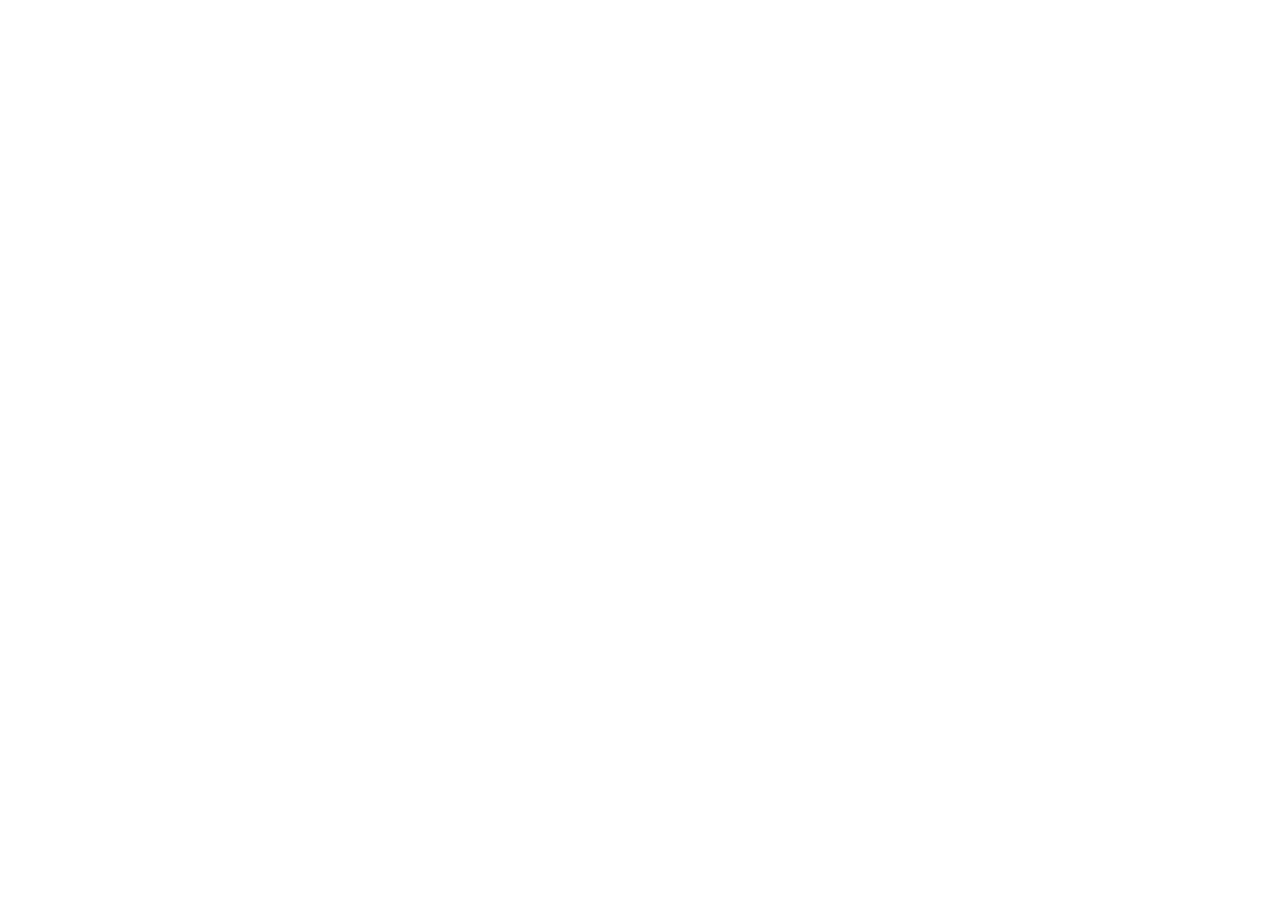
==== doc/index.html @ a854aadc "nn" ====
<!doctype html>
<html lang="en">
<head>
  <meta charset="utf-8" />
  <meta name="viewport" content="width=device-width,initial-scale=1" />
  <title>Sneha Abraham — QA Automation Engineer /title>
  <link rel="stylesheet" href="styles.css" />
</head>
<body>
  <header class="site-header">
    <div class="container">
      <h1 id="owner-name">Sneha — QA Automation Engineer</h1>
      <p class="tagline">Selenium (Java) • Cucumber BDD • Playwright • Test Automation Architect</p>
      <div class="actions">
        <a id="resume-link" class="btn" href="#">Resume</a>
        <a id="contact-link" class="btn btn-outline" href="#">Contact</a>
      </div>
      <div class="skills">
        <span class="skill">Selenium (Java)</span>
        <span class="skill">Cucumber BDD</span>
        <span class="skill">Playwright</span>
        <span class="skill">TestNG / JUnit</span>
        <span class="skill">CI: GitHub Actions</span>
      </div>
    </div>
  </header>

  <main class="container">
    <section id="about">
      <h2>About me</h2>
      <p id="about-text">
        Experienced QA Automation Engineer with expertise building robust test frameworks using Selenium and Java, designing BDD suites with Cucumber, and implementing modern E2E tests using Playwright. I focus on reliability, maintainability and CI integration.
      </p>
    </section>

    <section id="projects">
      <h2>Selected QA Projects</h2>
      <div id="project-grid" class="grid"></div>
    </section>

    <section id="how-i-work">
      <h2>How I work</h2>
      <ul>
        <li>Design layered frameworks (Page Object / Screen Object)</li>
        <li>BDD + living documentation with Cucumber</li>
        <li>CI pipelines, parallel runs, and reporting (Allure / HTML reports)</li>
        <li>Cross-browser testing and Playwright for modern web apps</li>
      </ul>
    </section>

    <footer>
      <p>Find my code on <a id="github-link" href="#">GitHub</a> • Connect on <a id="linkedin-link" href="#">LinkedIn</a></p>
    </footer>
  </main>

  <script>
    // Load projects.json and render cards
    async function loadProjects() {
      try {
        const res = await fetch('projects.json');
        const projects = await res.json();
        const grid = document.getElementById('project-grid');

        projects.forEach(p => {
          const card = document.createElement('article');
          card.className = 'card';
          card.innerHTML = `
            <h3 class="proj-title"><a href="${p.repo_url}" target="_blank" rel="noopener">${p.title}</a></h3>
            <p class="proj-desc">${p.description}</p>
            <p class="proj-tech">${p.tech.join(' • ')}</p>
            <div class="proj-links">
              ${p.demo_url ? `<a href="${p.demo_url}" target="_blank" class="btn">Demo</a>` : ''}
              <a href="${p.repo_url}" target="_blank" class="btn btn-outline">Code</a>
            </div>
          `;
          grid.appendChild(card);
        });
      } catch (err) {
        console.error('Failed to load projects.json', err);
        document.getElementById('project-grid').innerHTML = '<p class="muted">Unable to load projects.</p>';
      }
    }

    // Placeholder: replace these when customizing
    document.getElementById('owner-name').textContent = 'Sneha — QA Automation Engineer';
    document.getElementById('github-link').href = 'https://github.com/Sneha5839';
    document.getElementById('linkedin-link').href = '#';
    document.getElementById('resume-link').href = '#';
    document.getElementById('contact-link').href = 'mailto:you@example.com';

    loadProjects();
  </script>
</body>
</html>
---- doc/styles.css ----
:root{
  --bg:#0f1724;
  --card:#0b1220;
  --muted:#9aa4b2;
  --accent:#3b82f6;
  --text:#e6eef6;
}

*{box-sizing:border-box}
body{
  margin:0;
  font-family:Inter,Segoe UI,Roboto,system-ui,-apple-system,"Helvetica Neue",Arial;
  background:linear-gradient(180deg,#071126 0%, #071126 60%, #031021 100%);
  color:var(--text);
  -webkit-font-smoothing:antialiased;
}
.container{max-width:980px;margin:0 auto;padding:28px}
.site-header{padding:36px 0;border-bottom:1px solid rgba(255,255,255,0.02)}
.site-header .tagline{color:var(--muted);margin-top:6px}
.skills{margin-top:14px}
.skill{display:inline-block;background:rgba(255,255,255,0.03);padding:6px 10px;border-radius:8px;margin-right:8px;color:var(--muted);font-size:13px}

.btn{display:inline-block;padding:8px 12px;background:var(--accent);color:white;border-radius:8px;text-decoration:none}
.btn-outline{border:1px solid rgba(255,255,255,0.06);background:transparent;color:var(--text);padding:8px 12px;margin-left:8px}

h1{margin:0;font-size:26px}
h2{color:#cfe2ff;margin-top:30px}
#about-text{color:var(--muted);line-height:1.6}

.grid{display:grid;grid-template-columns:repeat(auto-fit,minmax(260px,1fr));gap:14px;margin-top:16px}
.card{background:linear-gradient(180deg, rgba(255,255,255,0.02), rgba(255,255,255,0.01));border-radius:10px;padding:16px;border:1px solid rgba(255,255,255,0.02)}
.card .proj-title{margin:0 0 6px 0}
.card .proj-title a{color:var(--text);text-decoration:none}
.proj-desc{color:var(--muted);margin:6px 0}
.proj-tech{font-size:13px;color:#9fb4ff;margin-bottom:8px}



footer{margin:40px 0 60px;color:var(--muted);font-size:14px;text-align:center}
.muted{color:var(--muted)}
@media (max-width:640px){.container{padding:20px}}
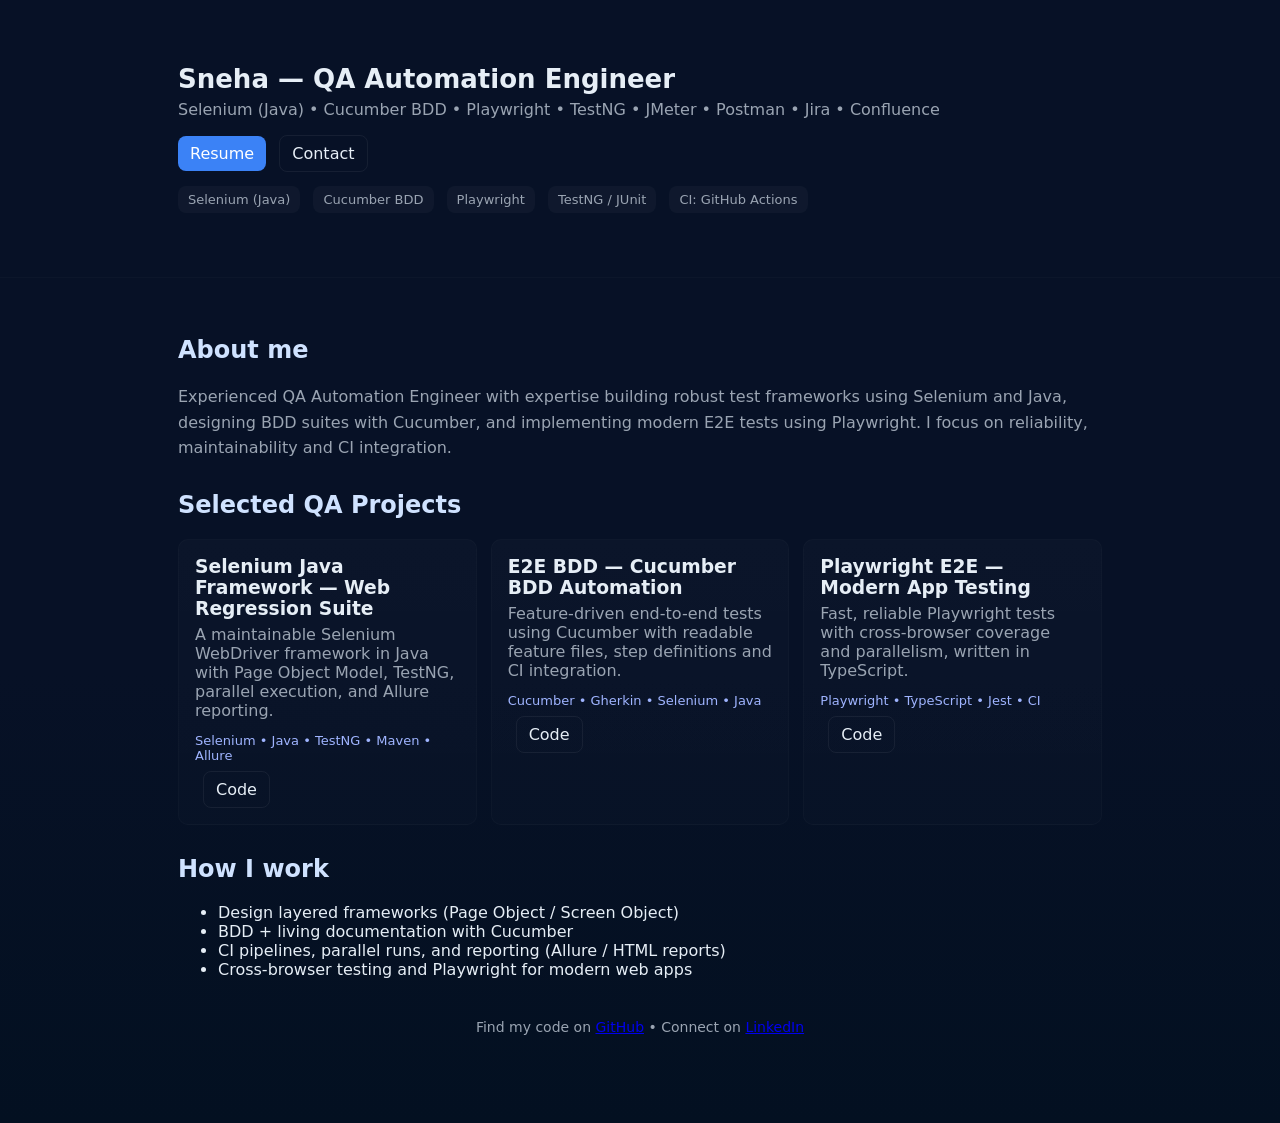
==== commit c8c0d54a: "Add real resume and update resume link" ====
--- a/doc/index.html
+++ b/doc/index.html
@@ -3,16 +3,16 @@
 <head>
   <meta charset="utf-8" />
   <meta name="viewport" content="width=device-width,initial-scale=1" />
-  <title>Sneha Abraham — QA Automation Engineer /title>
+  <title>Sneha Abraham — QA Automation Engineer</title>
   <link rel="stylesheet" href="styles.css" />
 </head>
 <body>
   <header class="site-header">
     <div class="container">
       <h1 id="owner-name">Sneha — QA Automation Engineer</h1>
-      <p class="tagline">Selenium (Java) • Cucumber BDD • Playwright • Test Automation Architect</p>
+      <p class="tagline">Selenium (Java) • Cucumber BDD • Playwright • TestNG • JMeter • Postman • Jira • Confluence</p>
       <div class="actions">
-        <a id="resume-link" class="btn" href="#">Resume</a>
+        <a id="resume-link" class="btn" href="Resume-Sneha-Abraham_QA.pdf" target="_blank" rel="noopener">Resume</a>
         <a id="contact-link" class="btn btn-outline" href="#">Contact</a>
       </div>
       <div class="skills">
